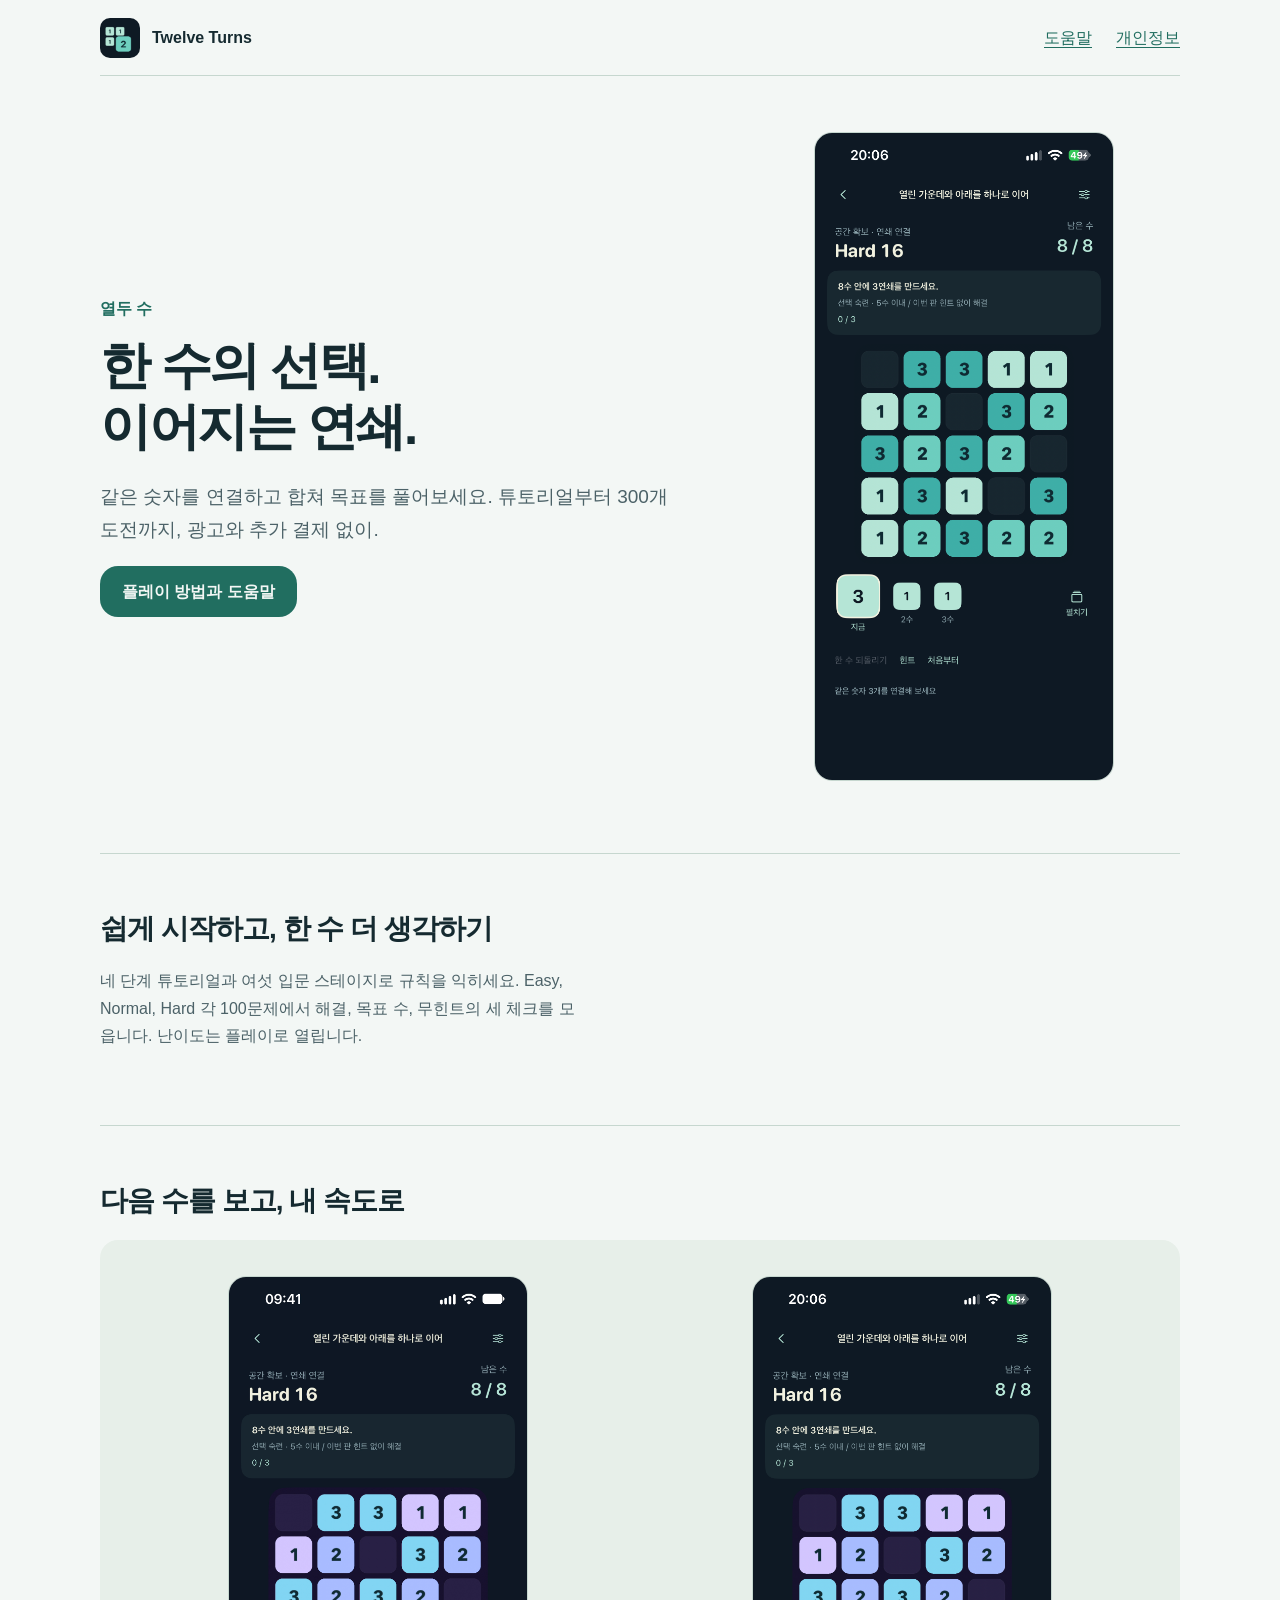
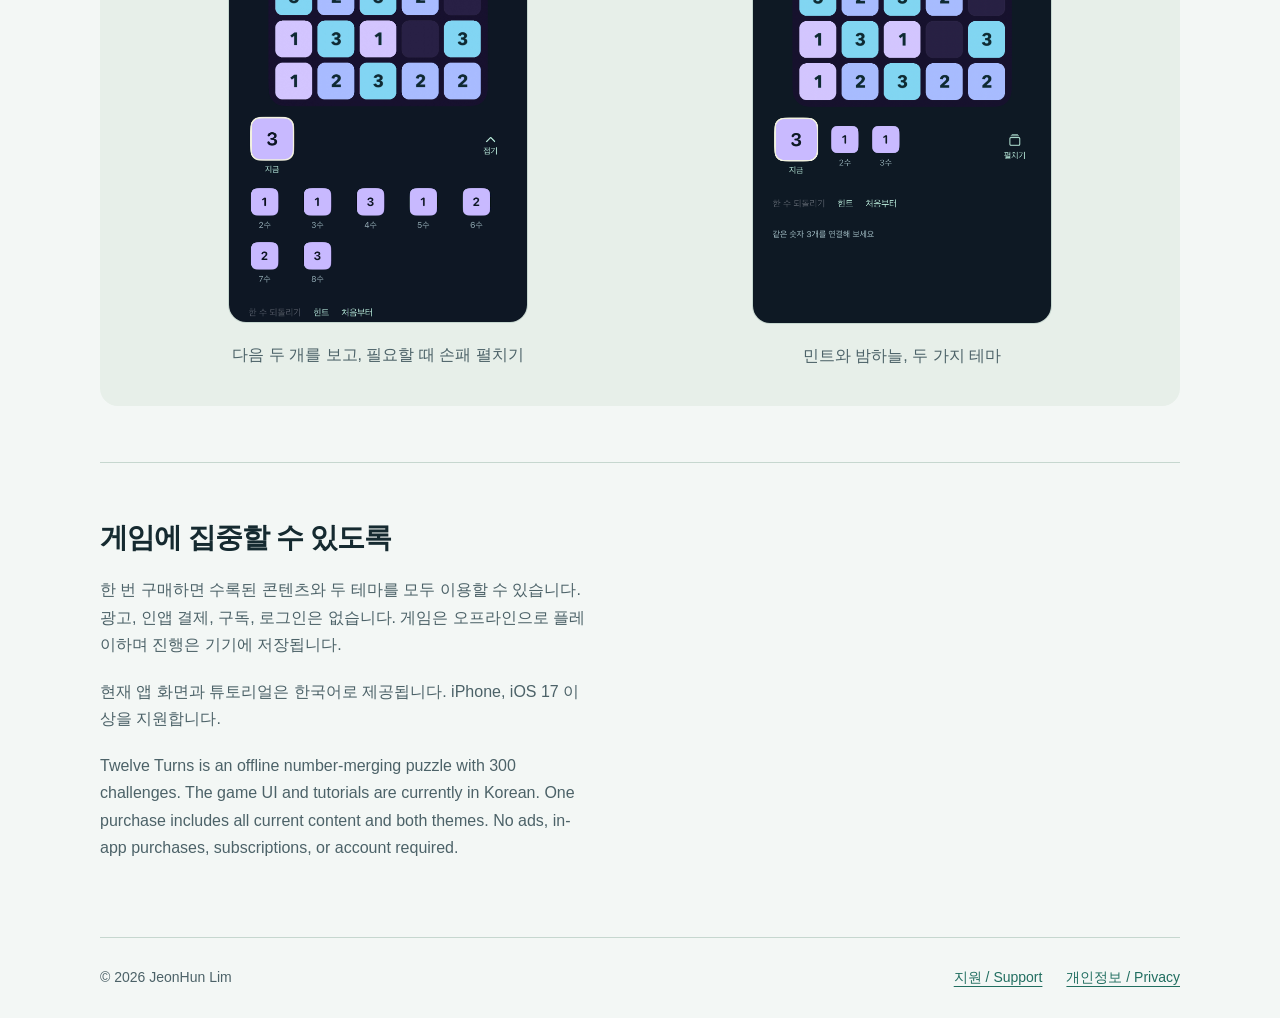
==== index.html @ 88c60f98 "Publish Twelve Turns support and privacy site" ====
<!doctype html>
<html lang="ko"><head><meta charset="utf-8"><meta name="viewport" content="width=device-width,initial-scale=1"><title>열두 수 | Twelve Turns 숫자 합성 퍼즐</title><meta name="description" content="한 수씩 연결하고 연쇄로 합치는 오프라인 숫자 퍼즐. 튜토리얼부터 300개 도전까지, 광고와 추가 결제 없이 즐기세요."><meta name="theme-color" content="#0d1b21"><link rel="canonical" href="https://h0onnn.github.io/twelve-turns-support/"><link rel="icon" href="assets/icon.png"><link rel="stylesheet" href="style.css"></head>
<body><a class="skip" href="#main">본문으로 이동</a><header><a class="brand" href="./"><img src="assets/icon.png" width="40" height="40" alt="">Twelve Turns</a><nav aria-label="주 메뉴"><a href="support.html">도움말</a><a href="privacy.html">개인정보</a></nav></header>
<main id="main"><section class="hero"><div><p class="tagline">열두 수</p><h1>한 수의 선택.<br>이어지는 연쇄.</h1><p class="lead">같은 숫자를 연결하고 합쳐 목표를 풀어보세요. 튜토리얼부터 300개 도전까지, 광고와 추가 결제 없이.</p><a class="cta" href="support.html">플레이 방법과 도움말</a></div><img class="screen" src="assets/game-mint.png" width="1179" height="2556" alt="민트 테마의 실제 도전 화면. 숫자 보드와 현재 타일, 다음 두 개를 보여줍니다." fetchpriority="high"></section>
<section class="feature"><h2>쉽게 시작하고, 한 수 더 생각하기</h2><p>네 단계 튜토리얼과 여섯 입문 스테이지로 규칙을 익히세요. Easy, Normal, Hard 각 100문제에서 해결, 목표 수, 무힌트의 세 체크를 모읍니다. 난이도는 플레이로 열립니다.</p></section>
<section class="feature"><h2>다음 수를 보고, 내 속도로</h2><div class="gallery"><figure><img class="screen" src="assets/hand-expanded.png" width="1179" height="2556" alt="남은 손패를 순서대로 펼친 실제 게임 화면" loading="lazy"><figcaption>다음 두 개를 보고, 필요할 때 손패 펼치기</figcaption></figure><figure><img class="screen" src="assets/game-night.png" width="1179" height="2556" alt="밤하늘 테마의 실제 도전 화면" loading="lazy"><figcaption>민트와 밤하늘, 두 가지 테마</figcaption></figure></div></section>
<section class="feature"><h2>게임에 집중할 수 있도록</h2><p>한 번 구매하면 수록된 콘텐츠와 두 테마를 모두 이용할 수 있습니다. 광고, 인앱 결제, 구독, 로그인은 없습니다. 게임은 오프라인으로 플레이하며 진행은 기기에 저장됩니다.</p><p>현재 앱 화면과 튜토리얼은 한국어로 제공됩니다. iPhone, iOS 17 이상을 지원합니다.</p><p lang="en">Twelve Turns is an offline number-merging puzzle with 300 challenges. The game UI and tutorials are currently in Korean. One purchase includes all current content and both themes. No ads, in-app purchases, subscriptions, or account required.</p></section></main>
<footer><span>© 2026 JeonHun Lim</span><nav aria-label="하단 메뉴"><a href="support.html">지원 / Support</a><a href="privacy.html">개인정보 / Privacy</a></nav></footer></body></html>
---- style.css ----
:root{color-scheme:light dark;--bg:#f3f7f5;--ink:#152a30;--muted:#4c6268;--accent:#216e60;--line:#c6d7cf;--panel:#e7efe9;--radius:18px}
@media(prefers-color-scheme:dark){:root{--bg:#0d1b21;--ink:#edf4ec;--muted:#b3c7c6;--accent:#90dbc0;--line:#304b4d;--panel:#152b31}}
*{box-sizing:border-box}body{margin:0;background:var(--bg);color:var(--ink);font-family:-apple-system,BlinkMacSystemFont,"Apple SD Gothic Neo","Segoe UI",sans-serif;line-height:1.7}a{color:var(--accent);text-underline-offset:4px}a:focus-visible,summary:focus-visible{outline:3px solid var(--accent);outline-offset:5px}header,main,footer{width:min(1080px,calc(100% - 48px));margin:auto}header{min-height:76px;display:flex;align-items:center;justify-content:space-between;gap:24px;border-bottom:1px solid var(--line)}nav{display:flex;gap:24px;flex-wrap:wrap}.brand{display:flex;align-items:center;gap:12px;text-decoration:none;color:var(--ink);font-weight:750}.brand img{width:40px;height:40px;border-radius:10px}.hero{display:grid;grid-template-columns:1.15fr .85fr;align-items:center;gap:64px;padding:56px 0 72px}h1{font-size:clamp(36px,4vw,56px);letter-spacing:-.045em;line-height:1.2;margin:0 0 24px;word-break:keep-all}h2{font-size:28px;letter-spacing:-.035em;line-height:1.35;margin:0 0 20px}h3{font-size:21px;margin:32px 0 12px}p{margin:0 0 20px}.lead{font-size:19px;max-width:30em;color:var(--muted)}.cta{display:inline-block;white-space:nowrap;background:var(--accent);color:var(--bg);font-weight:700;text-decoration:none;padding:12px 22px;border-radius:var(--radius)}.cta:hover{opacity:.85}.screen{display:block;width:min(100%,300px);height:auto;margin:auto;border-radius:var(--radius);border:1px solid var(--line)}.feature{padding:56px 0;border-top:1px solid var(--line)}.feature p{max-width:55ch;color:var(--muted)}.gallery{display:grid;grid-template-columns:1fr 1fr;gap:40px;align-items:start;padding:36px;background:var(--panel);border-radius:var(--radius)}figure{margin:0}figcaption{margin-top:18px;text-align:center;color:var(--muted)}.article{max-width:720px;padding:56px 0 72px}.article h1{font-size:40px}.article p,.article li{color:var(--muted)}.article a{overflow-wrap:anywhere}.date{font-size:14px;color:var(--muted)}details{padding:20px 0;border-bottom:1px solid var(--line)}summary{font-weight:700;cursor:pointer}details p{margin:16px 0 0}footer{padding:28px 0;border-top:1px solid var(--line);display:flex;justify-content:space-between;gap:24px;flex-wrap:wrap;color:var(--muted);font-size:14px}.skip{position:absolute;left:16px;top:-80px;background:var(--bg);padding:12px}.skip:focus{top:12px}.lang{padding-top:32px;border-top:1px solid var(--line);margin-top:48px}.tagline{color:var(--accent);font-weight:700;margin-bottom:12px}
@media(max-width:767px){header,main,footer{width:calc(100% - 32px)}header{gap:12px;font-size:14px}nav{gap:14px}.hero{grid-template-columns:1fr;gap:32px;padding:36px 0 48px}.hero .screen{max-width:260px}.gallery{grid-template-columns:1fr;padding:24px;gap:32px}.article{padding-top:36px}.article h1{font-size:32px}.feature{padding:40px 0}}
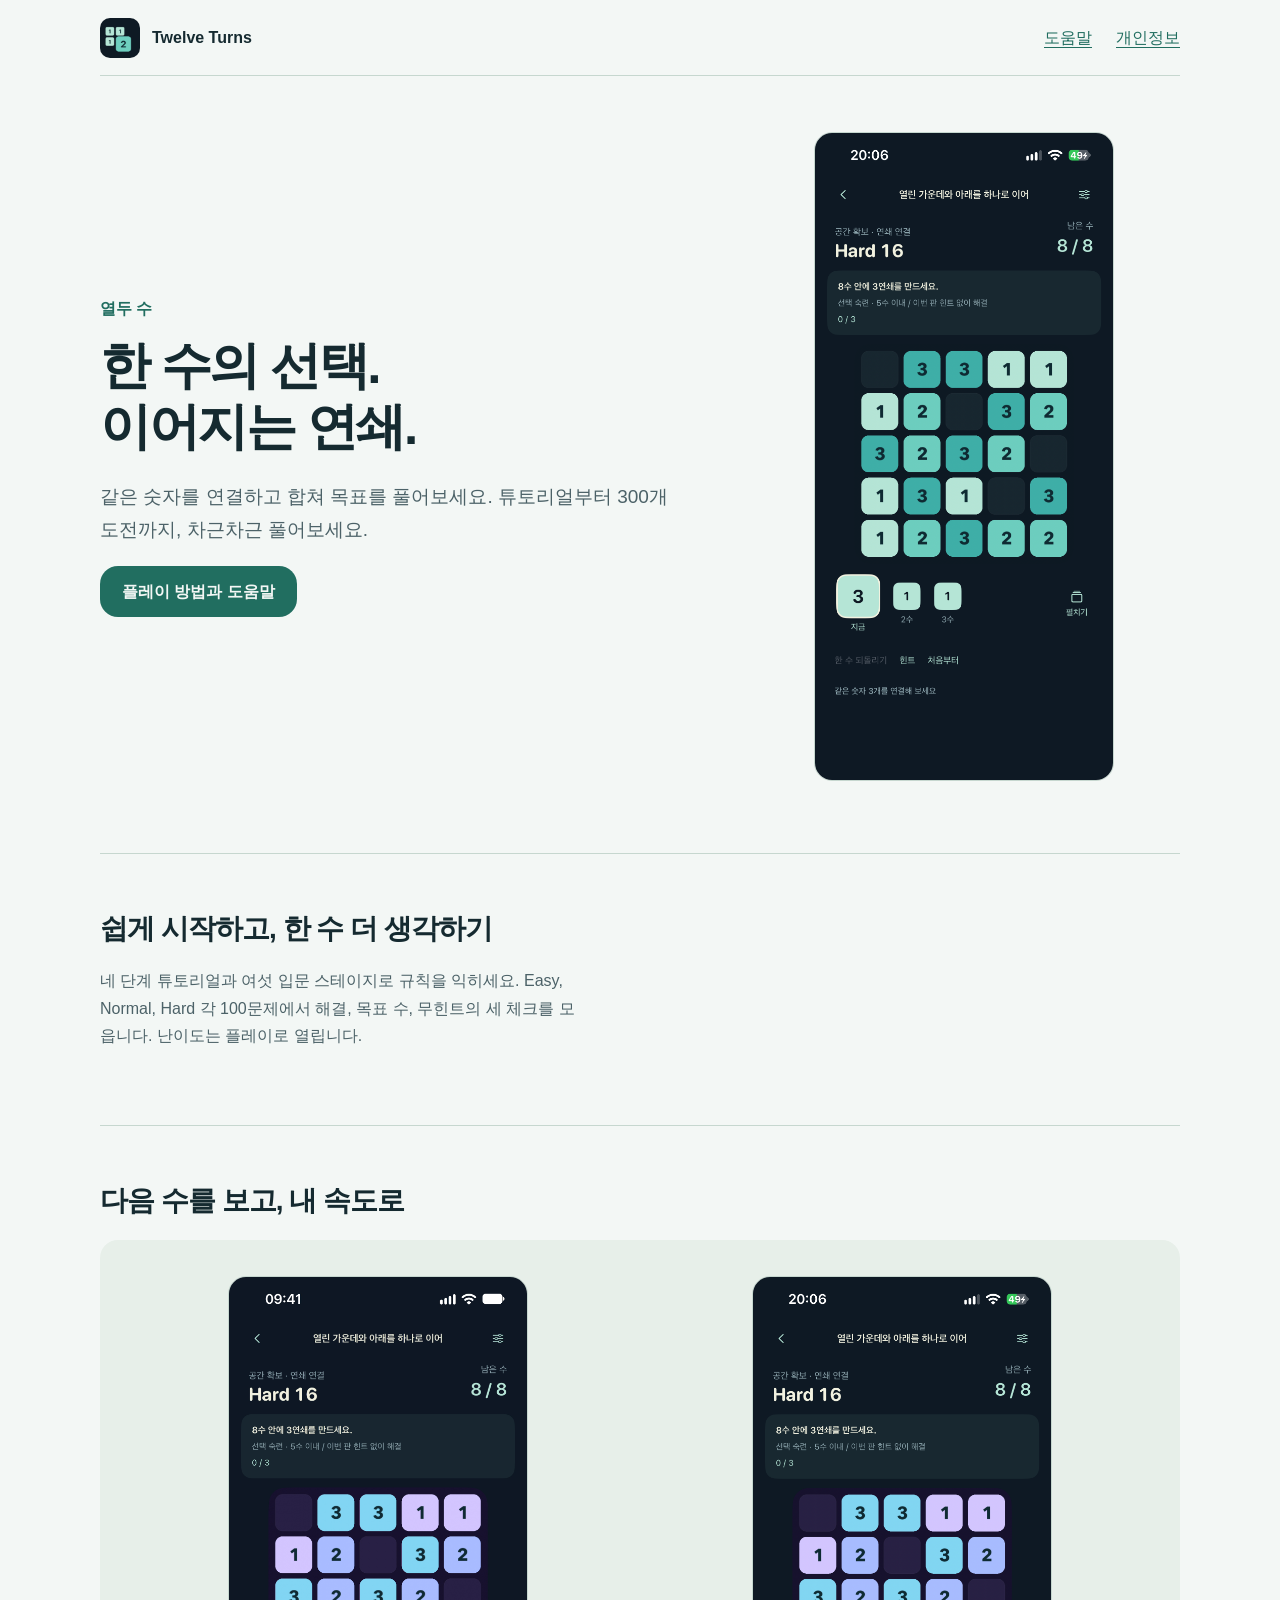
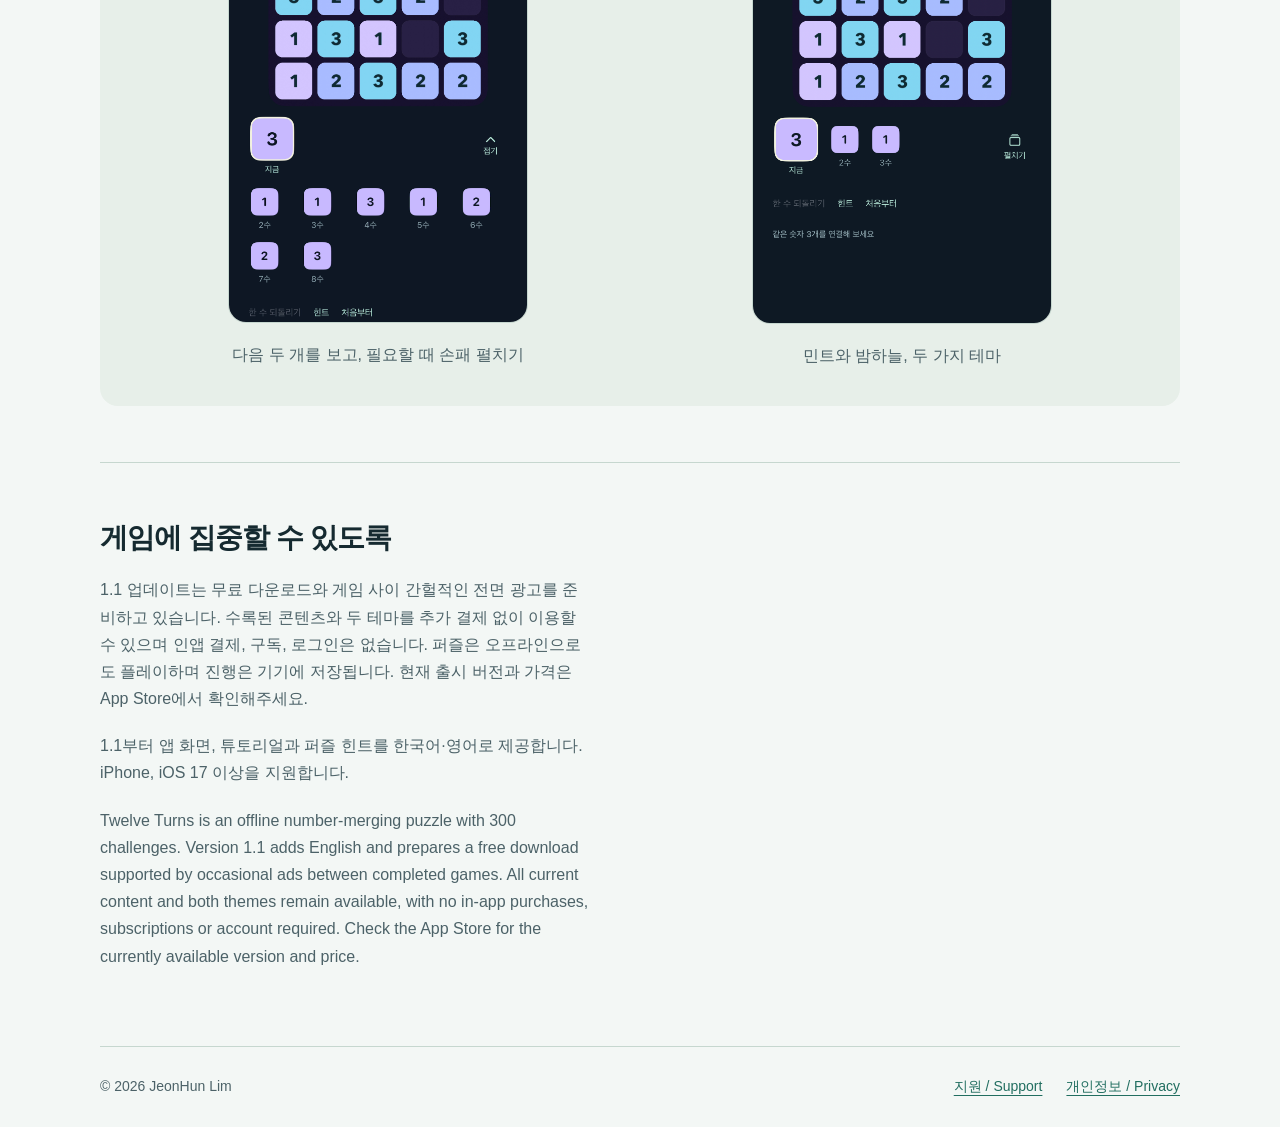
==== commit 46e99876: "docs: 영어 지원과 광고 버전 개인정보 안내 반영 1.1의 무료 광고 전환에 앞서 AdMob 동의 메시지가 가리킬 개인정보처리방침을 갱신한다. 광고 조항은 광고가 켜진 1.1 " ====
--- a/index.html
+++ b/index.html
@@ -1,8 +1,8 @@
 <!doctype html>
-<html lang="ko"><head><meta charset="utf-8"><meta name="viewport" content="width=device-width,initial-scale=1"><title>열두 수 | Twelve Turns 숫자 합성 퍼즐</title><meta name="description" content="한 수씩 연결하고 연쇄로 합치는 오프라인 숫자 퍼즐. 튜토리얼부터 300개 도전까지, 광고와 추가 결제 없이 즐기세요."><meta name="theme-color" content="#0d1b21"><link rel="canonical" href="https://h0onnn.github.io/twelve-turns-support/"><link rel="icon" href="assets/icon.png"><link rel="stylesheet" href="style.css"></head>
+<html lang="ko"><head><meta charset="utf-8"><meta name="viewport" content="width=device-width,initial-scale=1"><title>열두 수 | Twelve Turns 숫자 합성 퍼즐</title><meta name="description" content="한 수씩 연결하고 연쇄로 합치는 오프라인 숫자 퍼즐. 튜토리얼부터 300개 도전까지, 한국어와 영어로 즐기세요."><meta name="theme-color" content="#0d1b21"><link rel="canonical" href="https://h0onnn.github.io/twelve-turns-support/"><link rel="icon" href="assets/icon.png"><link rel="stylesheet" href="style.css"></head>
 <body><a class="skip" href="#main">본문으로 이동</a><header><a class="brand" href="./"><img src="assets/icon.png" width="40" height="40" alt="">Twelve Turns</a><nav aria-label="주 메뉴"><a href="support.html">도움말</a><a href="privacy.html">개인정보</a></nav></header>
-<main id="main"><section class="hero"><div><p class="tagline">열두 수</p><h1>한 수의 선택.<br>이어지는 연쇄.</h1><p class="lead">같은 숫자를 연결하고 합쳐 목표를 풀어보세요. 튜토리얼부터 300개 도전까지, 광고와 추가 결제 없이.</p><a class="cta" href="support.html">플레이 방법과 도움말</a></div><img class="screen" src="assets/game-mint.png" width="1179" height="2556" alt="민트 테마의 실제 도전 화면. 숫자 보드와 현재 타일, 다음 두 개를 보여줍니다." fetchpriority="high"></section>
+<main id="main"><section class="hero"><div><p class="tagline">열두 수</p><h1>한 수의 선택.<br>이어지는 연쇄.</h1><p class="lead">같은 숫자를 연결하고 합쳐 목표를 풀어보세요. 튜토리얼부터 300개 도전까지, 차근차근 풀어보세요.</p><a class="cta" href="support.html">플레이 방법과 도움말</a></div><img class="screen" src="assets/game-mint.png" width="1179" height="2556" alt="민트 테마의 실제 도전 화면. 숫자 보드와 현재 타일, 다음 두 개를 보여줍니다." fetchpriority="high"></section>
 <section class="feature"><h2>쉽게 시작하고, 한 수 더 생각하기</h2><p>네 단계 튜토리얼과 여섯 입문 스테이지로 규칙을 익히세요. Easy, Normal, Hard 각 100문제에서 해결, 목표 수, 무힌트의 세 체크를 모읍니다. 난이도는 플레이로 열립니다.</p></section>
 <section class="feature"><h2>다음 수를 보고, 내 속도로</h2><div class="gallery"><figure><img class="screen" src="assets/hand-expanded.png" width="1179" height="2556" alt="남은 손패를 순서대로 펼친 실제 게임 화면" loading="lazy"><figcaption>다음 두 개를 보고, 필요할 때 손패 펼치기</figcaption></figure><figure><img class="screen" src="assets/game-night.png" width="1179" height="2556" alt="밤하늘 테마의 실제 도전 화면" loading="lazy"><figcaption>민트와 밤하늘, 두 가지 테마</figcaption></figure></div></section>
-<section class="feature"><h2>게임에 집중할 수 있도록</h2><p>한 번 구매하면 수록된 콘텐츠와 두 테마를 모두 이용할 수 있습니다. 광고, 인앱 결제, 구독, 로그인은 없습니다. 게임은 오프라인으로 플레이하며 진행은 기기에 저장됩니다.</p><p>현재 앱 화면과 튜토리얼은 한국어로 제공됩니다. iPhone, iOS 17 이상을 지원합니다.</p><p lang="en">Twelve Turns is an offline number-merging puzzle with 300 challenges. The game UI and tutorials are currently in Korean. One purchase includes all current content and both themes. No ads, in-app purchases, subscriptions, or account required.</p></section></main>
+<section class="feature"><h2>게임에 집중할 수 있도록</h2><p>1.1 업데이트는 무료 다운로드와 게임 사이 간헐적인 전면 광고를 준비하고 있습니다. 수록된 콘텐츠와 두 테마를 추가 결제 없이 이용할 수 있으며 인앱 결제, 구독, 로그인은 없습니다. 퍼즐은 오프라인으로도 플레이하며 진행은 기기에 저장됩니다. 현재 출시 버전과 가격은 App Store에서 확인해주세요.</p><p>1.1부터 앱 화면, 튜토리얼과 퍼즐 힌트를 한국어·영어로 제공합니다. iPhone, iOS 17 이상을 지원합니다.</p><p lang="en">Twelve Turns is an offline number-merging puzzle with 300 challenges. Version 1.1 adds English and prepares a free download supported by occasional ads between completed games. All current content and both themes remain available, with no in-app purchases, subscriptions or account required. Check the App Store for the currently available version and price.</p></section></main>
 <footer><span>© 2026 JeonHun Lim</span><nav aria-label="하단 메뉴"><a href="support.html">지원 / Support</a><a href="privacy.html">개인정보 / Privacy</a></nav></footer></body></html>
